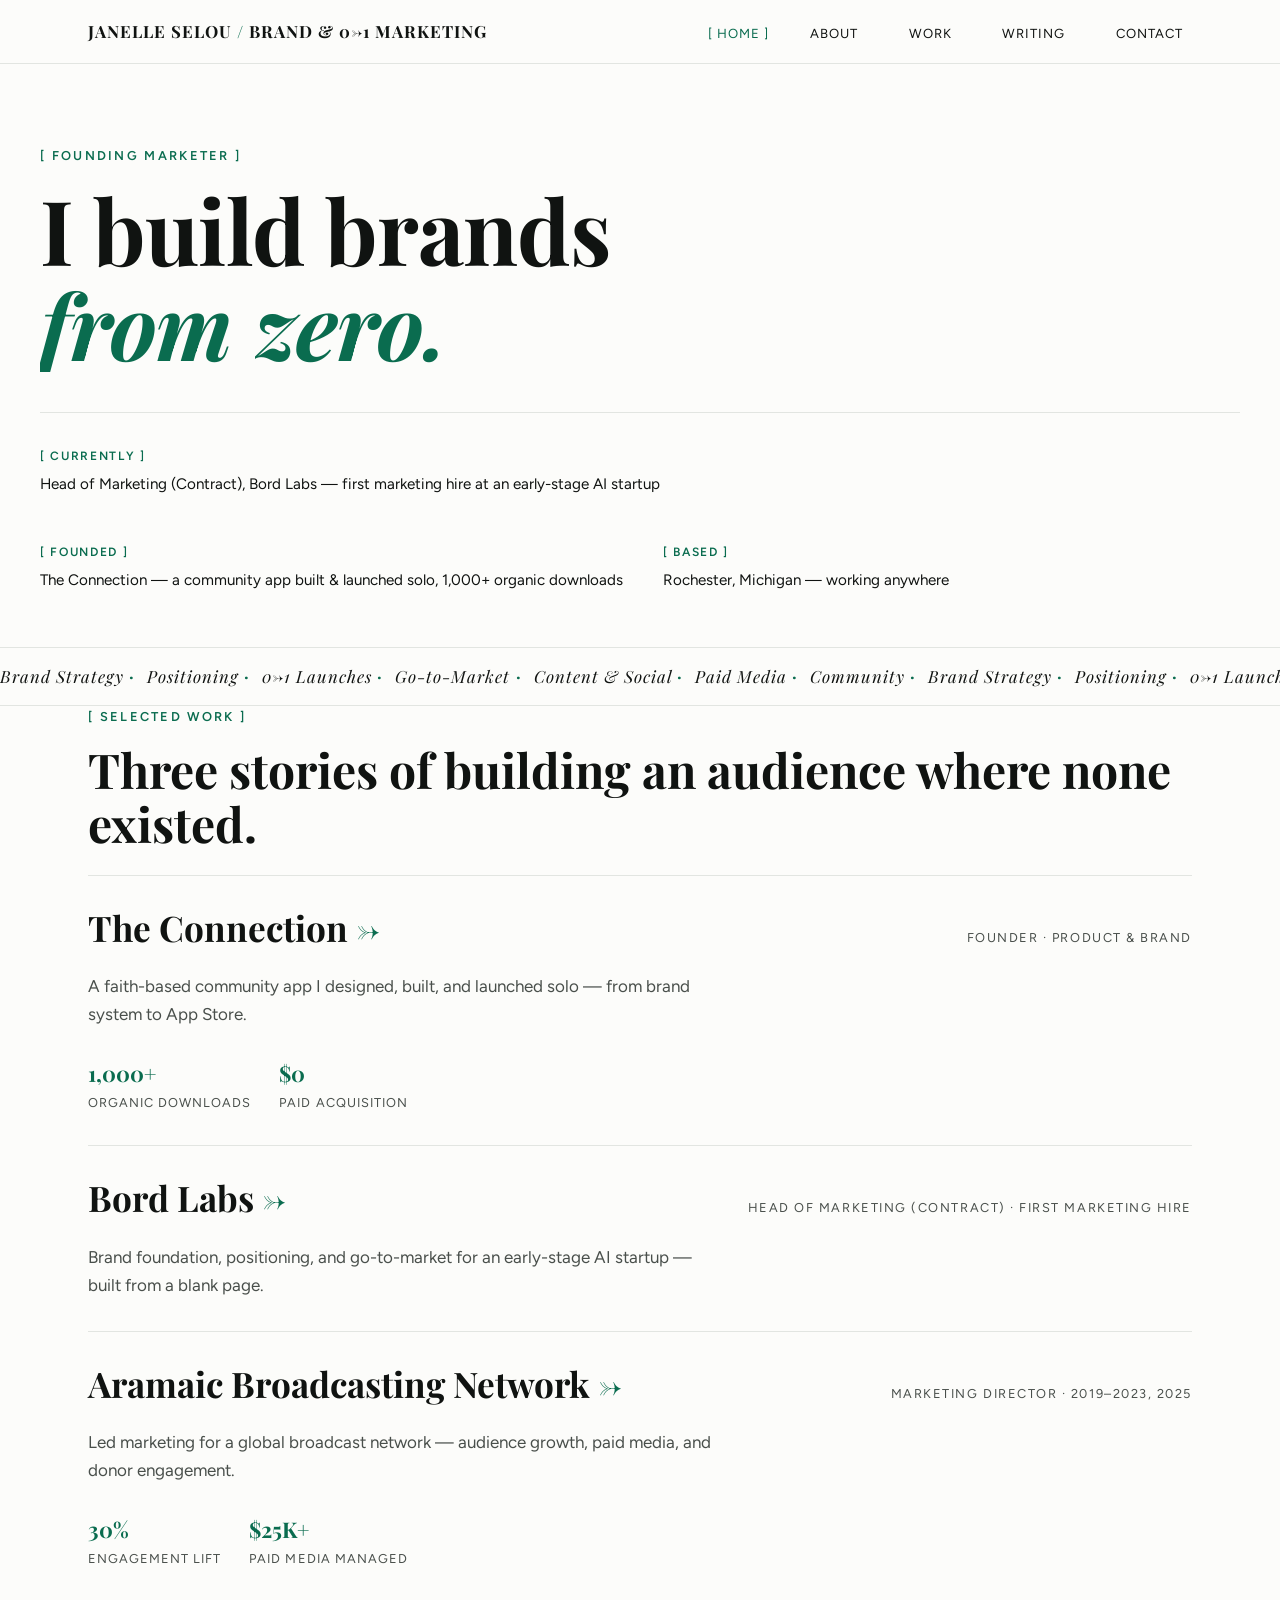
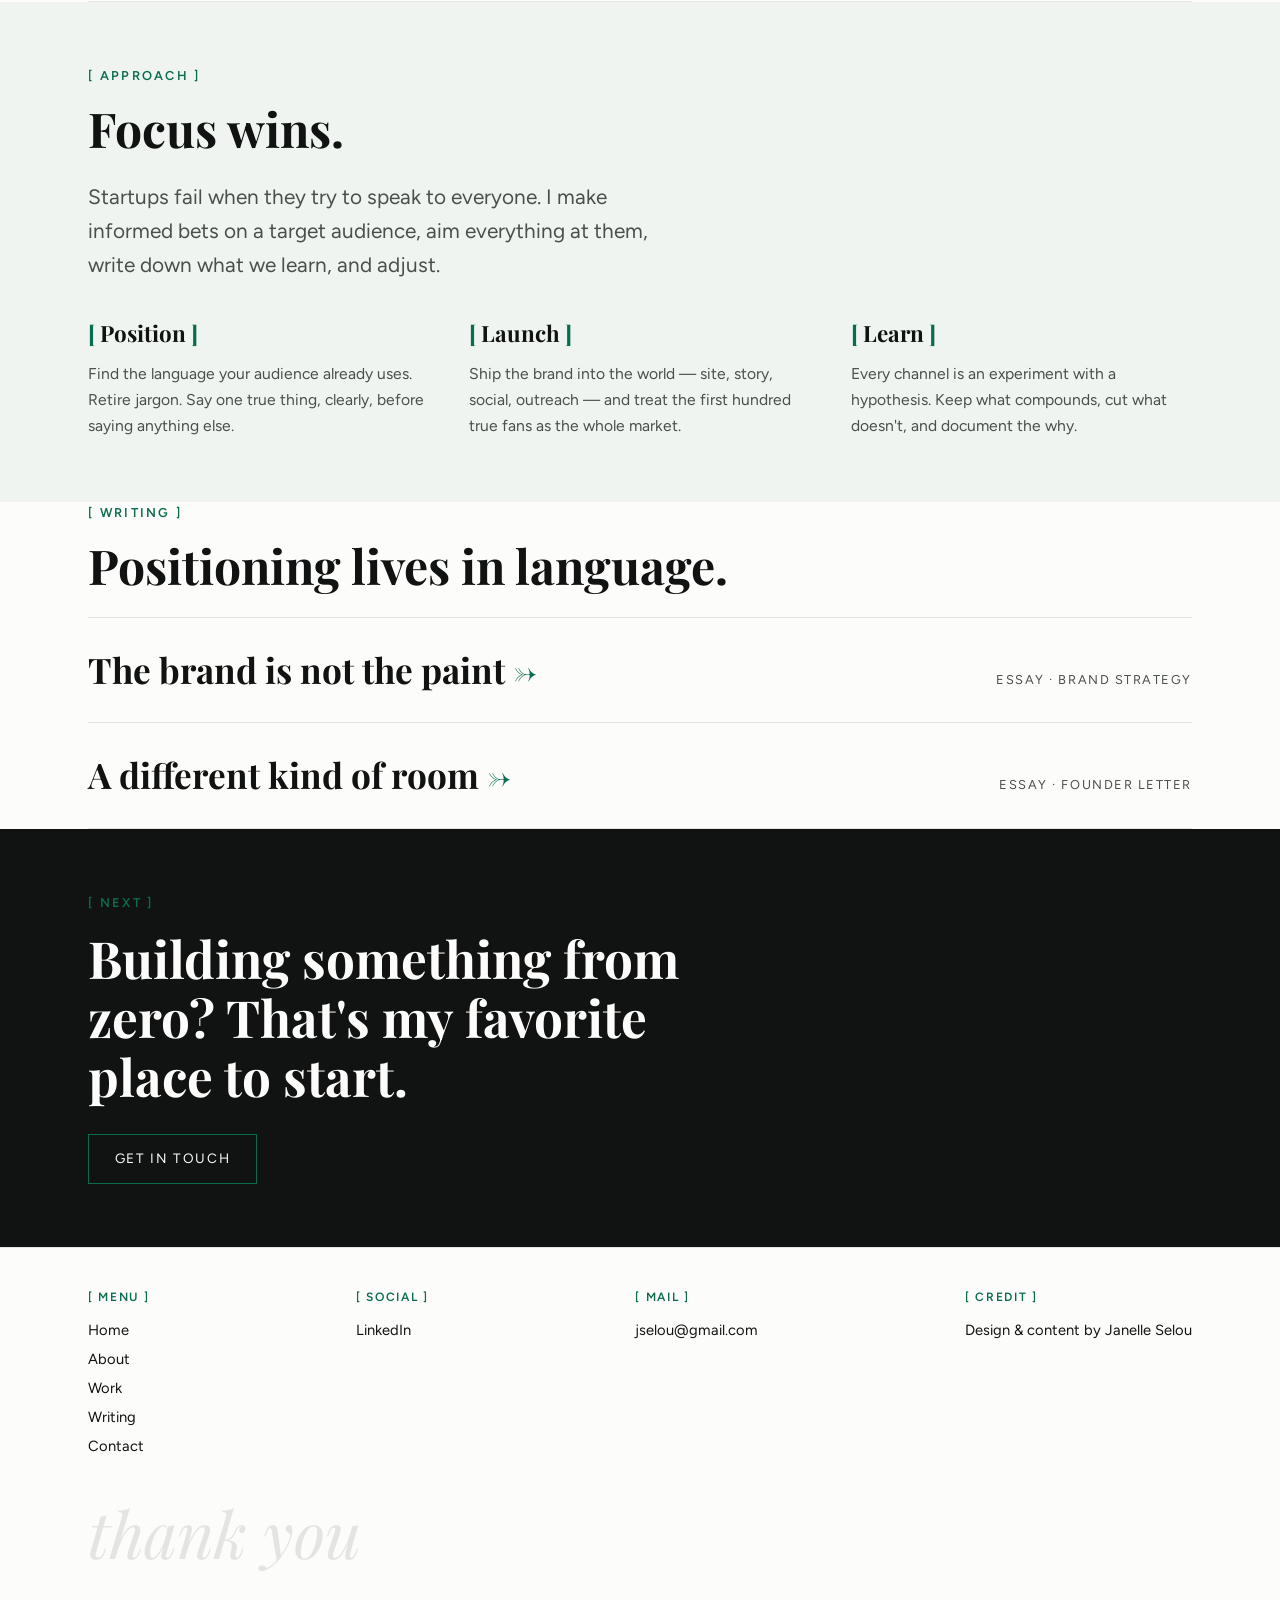
==== index.html @ 693521ef "Add files via upload" ====
<!DOCTYPE html>
<html lang="en">
<head>
  <meta charset="UTF-8" />
  <meta name="viewport" content="width=device-width, initial-scale=1.0" />
  <title>Janelle Selou — Brand Builder & Founding Marketer</title>
  <meta name="description" content="Janelle Selou is a marketer who builds brands from zero — positioning, launch, and audience growth for early-stage products." />
  <link rel="preconnect" href="https://fonts.googleapis.com" />
  <link rel="preconnect" href="https://fonts.gstatic.com" crossorigin />
  <link href="https://fonts.googleapis.com/css2?family=Figtree:wght@400;500;600&family=Playfair+Display:ital,wght@0,700;1,600;1,700&display=swap" rel="stylesheet" />
  <link rel="stylesheet" href="styles.css" />
</head>
<body>
  <header>
    <nav class="nav">
      <a href="index.html" class="nav-name">JANELLE SELOU <span>/</span> BRAND &amp; 0→1 MARKETING</a>
      <ul class="nav-links">
        <li><a href="index.html" class="active">Home</a></li>
        <li><a href="about.html">About</a></li>
        <li><a href="work.html">Work</a></li>
            <li><a href="writing.html">Writing</a></li>
        <li><a href="contact.html">Contact</a></li>
      </ul>
    </nav>
  </header>

  <main>
    <section class="hero wrap">
      <p class="eyebrow">Founding Marketer</p>
      <h1 class="display"><span data-split>I build brands</span><br /><em data-split>from zero.</em></h1>
      <div class="hero-meta">
        <div class="meta-item reveal">
          <p class="label">Currently</p>
          <p>Head of Marketing (Contract), Bord Labs — first marketing hire at an early-stage AI startup</p>
        </div>
        <div class="meta-item reveal">
          <p class="label">Founded</p>
          <p>The Connection — a community app built &amp; launched solo, 1,000+ organic downloads</p>
        </div>
        <div class="meta-item reveal">
          <p class="label">Based</p>
          <p>Rochester, Michigan — working anywhere</p>
        </div>
      </div>
    </section>

    <div class="marquee" aria-hidden="true">
      <div class="marquee-track">
        <span>Brand Strategy <b class="dot">·</b></span><span>Positioning <b class="dot">·</b></span><span>0→1 Launches <b class="dot">·</b></span><span>Go-to-Market <b class="dot">·</b></span><span>Content &amp; Social <b class="dot">·</b></span><span>Paid Media <b class="dot">·</b></span><span>Community <b class="dot">·</b></span><span>Brand Strategy <b class="dot">·</b></span><span>Positioning <b class="dot">·</b></span><span>0→1 Launches <b class="dot">·</b></span><span>Go-to-Market <b class="dot">·</b></span><span>Content &amp; Social <b class="dot">·</b></span><span>Paid Media <b class="dot">·</b></span><span>Community <b class="dot">·</b></span>
      </div>
    </div>

    <section class="wrap">
      <p class="eyebrow reveal">Selected Work</p>
      <h2 class="section-title reveal">Three stories of building an audience where none existed.</h2>
      <div class="work-list">
        <a class="work-card reveal" href="work.html">
          <h3>The Connection <span class="arrow">→</span></h3>
          <span class="tag">Founder · Product &amp; Brand</span>
          <p>A faith-based community app I designed, built, and launched solo — from brand system to App Store.</p>
          <div class="stats">
            <div class="stat"><b>1,000+</b><span>organic downloads</span></div>
            <div class="stat"><b>$0</b><span>paid acquisition</span></div>
          </div>
        </a>
        <a class="work-card reveal" href="work.html">
          <h3>Bord Labs <span class="arrow">→</span></h3>
          <span class="tag">Head of Marketing (Contract) · First Marketing Hire</span>
          <p>Brand foundation, positioning, and go-to-market for an early-stage AI startup — built from a blank page.</p>
        </a>
        <a class="work-card reveal" href="work.html">
          <h3>Aramaic Broadcasting Network <span class="arrow">→</span></h3>
          <span class="tag">Marketing Director · 2019–2023, 2025</span>
          <p>Led marketing for a global broadcast network — audience growth, paid media, and donor engagement.</p>
          <div class="stats">
            <div class="stat"><b>30%</b><span>engagement lift</span></div>
            <div class="stat"><b>$25K+</b><span>paid media managed</span></div>
          </div>
        </a>
      </div>
    </section>

    <section class="tint">
      <div class="wrap">
        <p class="eyebrow reveal">Approach</p>
        <h2 class="section-title reveal">Focus wins.</h2>
        <p class="lede reveal">Startups fail when they try to speak to everyone. I make informed bets on a target audience, aim everything at them, write down what we learn, and adjust.</p>
        <div class="grid-3">
          <div class="reveal">
            <h3>Position</h3>
            <p>Find the language your audience already uses. Retire jargon. Say one true thing, clearly, before saying anything else.</p>
          </div>
          <div class="reveal">
            <h3>Launch</h3>
            <p>Ship the brand into the world — site, story, social, outreach — and treat the first hundred true fans as the whole market.</p>
          </div>
          <div class="reveal">
            <h3>Learn</h3>
            <p>Every channel is an experiment with a hypothesis. Keep what compounds, cut what doesn't, and document the why.</p>
          </div>
        </div>
      </div>
    </section>

    <section class="wrap">
      <p class="eyebrow reveal">Writing</p>
      <h2 class="section-title reveal">Positioning lives in language.</h2>
      <div class="work-list">
        <a class="work-card reveal" href="writing-brand.html">
          <h3>The brand is not the paint <span class="arrow">→</span></h3>
          <span class="tag">Essay · Brand Strategy</span>
        </a>
        <a class="work-card reveal" href="writing-connection.html">
          <h3>A different kind of room <span class="arrow">→</span></h3>
          <span class="tag">Essay · Founder Letter</span>
        </a>
      </div>
    </section>

    <section class="cta-band">
      <div class="wrap">
        <p class="eyebrow reveal">Next</p>
        <h2 class="reveal">Building something from zero? That's my favorite place to start.</h2>
        <a class="btn reveal" href="contact.html">Get in touch</a>
      </div>
    </section>
  </main>

  <footer>
    <div class="wrap">
      <div class="footer-grid">
        <div>
          <p class="label">Menu</p>
          <ul>
            <li><a href="index.html">Home</a></li>
            <li><a href="about.html">About</a></li>
            <li><a href="work.html">Work</a></li>
            <li><a href="writing.html">Writing</a></li>
            <li><a href="contact.html">Contact</a></li>
          </ul>
        </div>
        <div>
          <p class="label">Social</p>
          <ul>
            <li><a href="https://www.linkedin.com/in/janelle-selou-9a8a5a1a1/" target="_blank" rel="noopener">LinkedIn</a></li>
          </ul>
        </div>
        <div>
          <p class="label">Mail</p>
          <ul><li><a href="mailto:jselou@gmail.com">jselou@gmail.com</a></li></ul>
        </div>
        <div>
          <p class="label">Credit</p>
          <ul><li>Design &amp; content by Janelle Selou</li></ul>
        </div>
      </div>
      <p class="footer-thanks">thank you</p>
    </div>
  </footer>

  <script src="script.js"></script>
</body>
</html>
---- styles.css ----
/* ============================================
   JANELLE SELOU — Portfolio
   Editorial light system · Playfair + Figtree
   ============================================ */

:root {
  --paper: #FCFCFA;
  --ink: #101311;
  --ink-soft: #494F4B;
  --gold: #0A6C4F;
  --sage: #EFF4F0;
  --line: #E2E5E1;
  --font-display: "Playfair Display", Georgia, serif;
  --font-body: "Figtree", -apple-system, sans-serif;
}

* { margin: 0; padding: 0; box-sizing: border-box; }

html { scroll-behavior: smooth; }

body {
  background: var(--paper);
  color: var(--ink);
  font-family: var(--font-body);
  font-size: 1.0625rem;
  line-height: 1.65;
  -webkit-font-smoothing: antialiased;
}

::selection { background: var(--gold); color: var(--paper); }

img { max-width: 100%; display: block; }
a { color: inherit; text-decoration: none; }

.wrap { max-width: 1200px; margin: 0 auto; padding: 0 clamp(1.25rem, 4vw, 3rem); }

/* ---------- Nav ---------- */
header {
  position: sticky; top: 0; z-index: 50;
  background: rgba(252, 252, 250, 0.92);
  backdrop-filter: blur(8px);
  border-bottom: 1px solid var(--line);
}
.nav {
  display: flex; align-items: baseline; justify-content: space-between;
  padding: 1.1rem clamp(1.25rem, 4vw, 3rem);
  max-width: 1200px; margin: 0 auto;
}
.nav-name {
  font-family: var(--font-display);
  font-weight: 700; font-size: 1.05rem; letter-spacing: 0.06em;
}
.nav-name span { color: var(--gold); }
.nav-links { display: flex; gap: clamp(0.75rem, 2.5vw, 2rem); list-style: none; }
.nav-links a {
  font-size: 0.82rem; letter-spacing: 0.08em; text-transform: uppercase;
  position: relative; transition: color 0.25s ease;
}
.nav-links a::before { content: "[ "; color: var(--gold); opacity: 0; transition: opacity 0.25s ease; }
.nav-links a::after  { content: " ]"; color: var(--gold); opacity: 0; transition: opacity 0.25s ease; }
.nav-links a:hover::before, .nav-links a:hover::after,
.nav-links a.active::before, .nav-links a.active::after { opacity: 1; }
.nav-links a.active { color: var(--gold); }

/* ---------- Type ---------- */
.eyebrow {
  font-size: 0.8rem; letter-spacing: 0.18em; text-transform: uppercase;
  color: var(--gold); font-weight: 600; margin-bottom: 1rem;
}
.eyebrow::before { content: "[ "; }
.eyebrow::after { content: " ]"; }

h1.display {
  font-family: var(--font-display);
  font-size: clamp(2.6rem, 7.5vw, 5.6rem);
  line-height: 1.06; font-weight: 700; letter-spacing: -0.01em;
}
h1.display em { font-style: italic; color: var(--gold); }

h2.section-title {
  font-family: var(--font-display);
  font-size: clamp(1.9rem, 4vw, 3rem);
  line-height: 1.12; font-weight: 700; margin-bottom: 1.5rem;
}

.lede { font-size: clamp(1.1rem, 1.8vw, 1.3rem); color: var(--ink-soft); max-width: 44ch; }

/* word-reveal masks */
.mask { display: inline-block; overflow: hidden; vertical-align: bottom; }
.mask > span { display: inline-block; transform: translateY(110%); }
.loaded .mask > span { transition: transform 0.7s cubic-bezier(0.22, 1, 0.36, 1); transform: translateY(0); }

/* scroll reveal */
.reveal { opacity: 0; transform: translateY(28px); transition: opacity 0.7s ease, transform 0.7s cubic-bezier(0.22, 1, 0.36, 1); }
.reveal.in { opacity: 1; transform: translateY(0); }

/* ---------- Hero ---------- */
.hero { padding: clamp(3.5rem, 9vh, 6.5rem) 0 clamp(2.5rem, 6vh, 4rem); }
.hero-meta {
  display: flex; flex-wrap: wrap; gap: 2.5rem;
  margin-top: 2.5rem; padding-top: 1.75rem; border-top: 1px solid var(--line);
}
.meta-item .label { font-size: 0.75rem; letter-spacing: 0.14em; text-transform: uppercase; color: var(--gold); font-weight: 600; }
.meta-item .label::before { content: "[ "; }
.meta-item .label::after { content: " ]"; }
.meta-item p { font-size: 0.95rem; margin-top: 0.35rem; }

/* ---------- Marquee ---------- */
.marquee {
  border-top: 1px solid var(--line); border-bottom: 1px solid var(--line);
  overflow: hidden; padding: 0.9rem 0; white-space: nowrap;
}
.marquee-track { display: inline-block; animation: marquee 28s linear infinite; }
.marquee-track span {
  font-family: var(--font-display); font-style: italic;
  font-size: 1.05rem; letter-spacing: 0.06em; margin-right: 0.75rem;
}
.marquee-track .dot { color: var(--gold); font-style: normal; }
@keyframes marquee { from { transform: translateX(0); } to { transform: translateX(-50%); } }

/* ---------- Sections ---------- */
section { padding: clamp(3rem, 7vh, 5rem) 0; }
.tint { background: var(--sage); }

/* labeled info rows (Kaisei-style) */
.info-row {
  display: grid; grid-template-columns: 180px 1fr; gap: 1.5rem;
  padding: 1.4rem 0; border-top: 1px solid var(--line); align-items: start;
}
.info-row:last-child { border-bottom: 1px solid var(--line); }
.info-row .label { font-size: 0.8rem; letter-spacing: 0.14em; text-transform: uppercase; color: var(--gold); font-weight: 600; padding-top: 0.2rem; }
.info-row .label::before { content: "[ "; }
.info-row .label::after { content: " ]"; }

/* ---------- Work cards ---------- */
.work-list { display: grid; gap: 0; }
.work-card {
  display: grid; grid-template-columns: 1fr auto; gap: 1rem;
  padding: 2rem 0; border-top: 1px solid var(--line);
  align-items: baseline; transition: padding-left 0.3s ease;
}
.work-card:hover { padding-left: 0.75rem; }
.work-card:last-child { border-bottom: 1px solid var(--line); }
.work-card h3 {
  font-family: var(--font-display); font-size: clamp(1.5rem, 3vw, 2.2rem);
  font-weight: 700; line-height: 1.15;
}
.work-card h3 .arrow { color: var(--gold); display: inline-block; transition: transform 0.3s ease; }
.work-card:hover h3 .arrow { transform: translateX(6px); }
.work-card .tag { font-size: 0.8rem; letter-spacing: 0.12em; text-transform: uppercase; color: var(--ink-soft); }
.work-card p { color: var(--ink-soft); max-width: 58ch; margin-top: 0.5rem; grid-column: 1 / -1; }
.work-card .stats { grid-column: 1 / -1; display: flex; flex-wrap: wrap; gap: 1.75rem; margin-top: 0.75rem; }
.stat b { font-family: var(--font-display); font-size: 1.35rem; color: var(--gold); }
.stat span { display: block; font-size: 0.8rem; letter-spacing: 0.08em; text-transform: uppercase; color: var(--ink-soft); }

/* ---------- Approach grid ---------- */
.grid-3 { display: grid; grid-template-columns: repeat(3, 1fr); gap: 2.5rem; margin-top: 2rem; }
.grid-3 h3 { font-family: var(--font-display); font-size: 1.4rem; margin-bottom: 0.6rem; }
.grid-3 h3::before { content: "[ "; color: var(--gold); }
.grid-3 h3::after { content: " ]"; color: var(--gold); }
.grid-3 p { color: var(--ink-soft); font-size: 0.98rem; }

/* ---------- Skills columns (about) ---------- */
.skills-grid { display: grid; grid-template-columns: repeat(auto-fit, minmax(200px, 1fr)); gap: 2rem; margin-top: 1.5rem; }
.skill-col h4 { font-size: 0.82rem; letter-spacing: 0.14em; text-transform: uppercase; color: var(--gold); margin-bottom: 0.75rem; }
.skill-col h4::before { content: "[ "; }
.skill-col h4::after { content: " ]"; }
.skill-col ul { list-style: none; }
.skill-col li { padding: 0.3rem 0; font-size: 0.95rem; border-bottom: 1px dotted var(--line); }

/* ---------- Contact ---------- */
.contact-big {
  font-family: var(--font-display); font-weight: 700;
  font-size: clamp(1.8rem, 5vw, 3.6rem); line-height: 1.15;
  display: inline-block; position: relative;
}
.contact-big::after {
  content: ""; position: absolute; left: 0; bottom: -6px;
  width: 100%; height: 3px; background: var(--gold);
  transform: scaleX(0); transform-origin: left; transition: transform 0.4s cubic-bezier(0.22, 1, 0.36, 1);
}
.contact-big:hover::after { transform: scaleX(1); }

/* ---------- CTA band ---------- */
.cta-band { background: var(--ink); color: var(--paper); }
.cta-band .eyebrow { color: var(--gold); }
.cta-band h2 { font-family: var(--font-display); font-size: clamp(1.9rem, 4.5vw, 3.2rem); line-height: 1.15; max-width: 20ch; }
.cta-band a.btn {
  display: inline-block; margin-top: 1.75rem;
  border: 1px solid var(--gold); color: var(--paper);
  padding: 0.8rem 1.6rem; font-size: 0.85rem; letter-spacing: 0.12em; text-transform: uppercase;
  transition: background 0.3s ease, color 0.3s ease;
}
.cta-band a.btn:hover { background: var(--gold); color: var(--ink); }

/* ---------- Footer ---------- */
footer { border-top: 1px solid var(--line); padding: 2.5rem 0 3rem; }
.footer-grid { display: flex; flex-wrap: wrap; justify-content: space-between; gap: 2rem; }
.footer-grid .label { font-size: 0.75rem; letter-spacing: 0.14em; text-transform: uppercase; color: var(--gold); font-weight: 600; margin-bottom: 0.5rem; }
.footer-grid .label::before { content: "[ "; }
.footer-grid .label::after { content: " ]"; }
.footer-grid ul { list-style: none; }
.footer-grid li { padding: 0.15rem 0; font-size: 0.92rem; }
.footer-grid a:hover { color: var(--gold); }
.footer-thanks {
  font-family: var(--font-display); font-style: italic;
  font-size: clamp(2rem, 6vw, 4rem); color: var(--line);
  margin-top: 2.5rem; line-height: 1;
}

/* ---------- Responsive ---------- */
@media (max-width: 720px) {
  .nav { flex-direction: column; gap: 0.5rem; align-items: flex-start; }
  .info-row { grid-template-columns: 1fr; gap: 0.4rem; padding: 1.1rem 0; }
  .grid-3 { grid-template-columns: 1fr; gap: 1.75rem; }
  .work-card { grid-template-columns: 1fr; }
}

@media (prefers-reduced-motion: reduce) {
  html { scroll-behavior: auto; }
  .mask > span { transform: none !important; transition: none !important; }
  .reveal { opacity: 1; transform: none; transition: none; }
  .marquee-track { animation: none; }
  * { transition-duration: 0.01ms !important; }
}

/* ---------- About portrait ---------- */
.about-hero-grid { display: grid; grid-template-columns: 1fr auto; gap: 3rem; align-items: end; margin-top: 1.75rem; }
.portrait { max-width: 260px; }
.portrait img { border-radius: 2px; box-shadow: 0 12px 32px rgba(19,26,44,0.14); height: auto; }
.portrait figcaption { font-size: 0.75rem; letter-spacing: 0.14em; text-transform: uppercase; color: var(--gold); font-weight: 600; margin-top: 0.6rem; font-family: var(--font-body); }
@media (max-width: 720px) { .about-hero-grid { grid-template-columns: 1fr; } .portrait { max-width: 200px; } }

/* ---------- Article ---------- */
.article-title { font-size: clamp(2.2rem, 5.5vw, 4.2rem); }
.article-body { max-width: 68ch; }
.article-body p { margin-bottom: 1.4rem; font-size: 1.08rem; line-height: 1.78; color: var(--ink); }
.article-body p:first-of-type::first-letter {
  font-family: var(--font-display); float: left; font-size: 3.6em; line-height: 0.85;
  padding-right: 0.12em; color: var(--gold); font-weight: 700;
}
.article-body h3 {
  font-family: var(--font-display); font-size: clamp(1.4rem, 2.6vw, 1.9rem);
  margin: 2.5rem 0 1.1rem; line-height: 1.2;
}
.article-body h3::before { content: "[ "; color: var(--gold); }
.article-body h3::after { content: " ]"; color: var(--gold); }
.article-back { margin-top: 3rem; }
.article-back a { font-size: 0.85rem; letter-spacing: 0.12em; text-transform: uppercase; color: var(--gold); font-weight: 600; }

/* ---------- Writing / Essays ---------- */
.essay { max-width: 720px; margin: 0 auto; }
.essay-title { font-family: var(--font-display); font-size: clamp(2.2rem, 5.5vw, 4rem); line-height: 1.1; font-weight: 700; margin-bottom: 1rem; }
.essay-deck { font-size: 1.15rem; color: var(--ink-soft); margin-bottom: 0.75rem; }
.essay-meta { font-size: 0.82rem; letter-spacing: 0.12em; text-transform: uppercase; color: var(--gold); font-weight: 600; margin-bottom: 2.5rem; }
.essay-body p { margin-bottom: 1.4rem; }
.essay-body > p:first-of-type::first-letter { font-family: var(--font-display); font-size: 3.4em; float: left; line-height: 0.85; padding-right: 0.12em; color: var(--gold); }
.essay-body h3 { font-family: var(--font-display); font-size: 1.6rem; margin: 2.5rem 0 1rem; }
.essay-sign { font-family: var(--font-display); font-style: italic; font-size: 1.3rem; }
.pullquote { font-family: var(--font-display); font-style: italic; font-size: clamp(1.4rem, 3vw, 2rem); line-height: 1.3; border-left: 3px solid var(--gold); padding: 0.5rem 0 0.5rem 1.5rem; margin: 2rem 0 0.5rem; }
.pullquote cite { display: block; font-family: var(--font-body); font-style: normal; font-size: 0.85rem; color: var(--ink-soft); margin-top: 0.75rem; }
.pullquote cite a { color: var(--gold); border-bottom: 1px solid var(--gold); }
.essay-nav { margin-top: 3rem; padding-top: 1.5rem; border-top: 1px solid var(--line); display: flex; justify-content: space-between; gap: 1rem; flex-wrap: wrap; }
.essay-nav a { color: var(--gold); font-size: 0.85rem; letter-spacing: 0.1em; text-transform: uppercase; font-weight: 600; }

/* ---------- Articles ---------- */
.article-title { font-size: clamp(2.2rem, 5.5vw, 4.2rem); }
.article-body { max-width: 68ch; }
.article-body p { margin-bottom: 1.4rem; }
.article-body > p:first-of-type::first-letter { font-family: var(--font-display); font-size: 3.3em; float: left; line-height: 0.85; padding-right: 0.12em; color: var(--gold); }
.article-body h3 { font-family: var(--font-display); font-size: 1.6rem; margin: 2.5rem 0 1rem; }
.article-back { margin-top: 3rem; padding-top: 1.5rem; border-top: 1px solid var(--line); max-width: 68ch; }
.article-back a { color: var(--gold); font-size: 0.85rem; letter-spacing: 0.1em; text-transform: uppercase; font-weight: 600; }

/* ---------- Case gallery ---------- */
.case-gallery { display: grid; grid-template-columns: repeat(3, 1fr); gap: 1.25rem; margin-top: 2rem; align-items: start; }
.case-gallery figure img { width: 100%; border: 1px solid var(--line); border-radius: 6px; }
.case-gallery figcaption { font-size: 0.8rem; color: var(--ink-soft); margin-top: 0.5rem; letter-spacing: 0.04em; }
@media (max-width: 720px) { .case-gallery { grid-template-columns: 1fr; } }
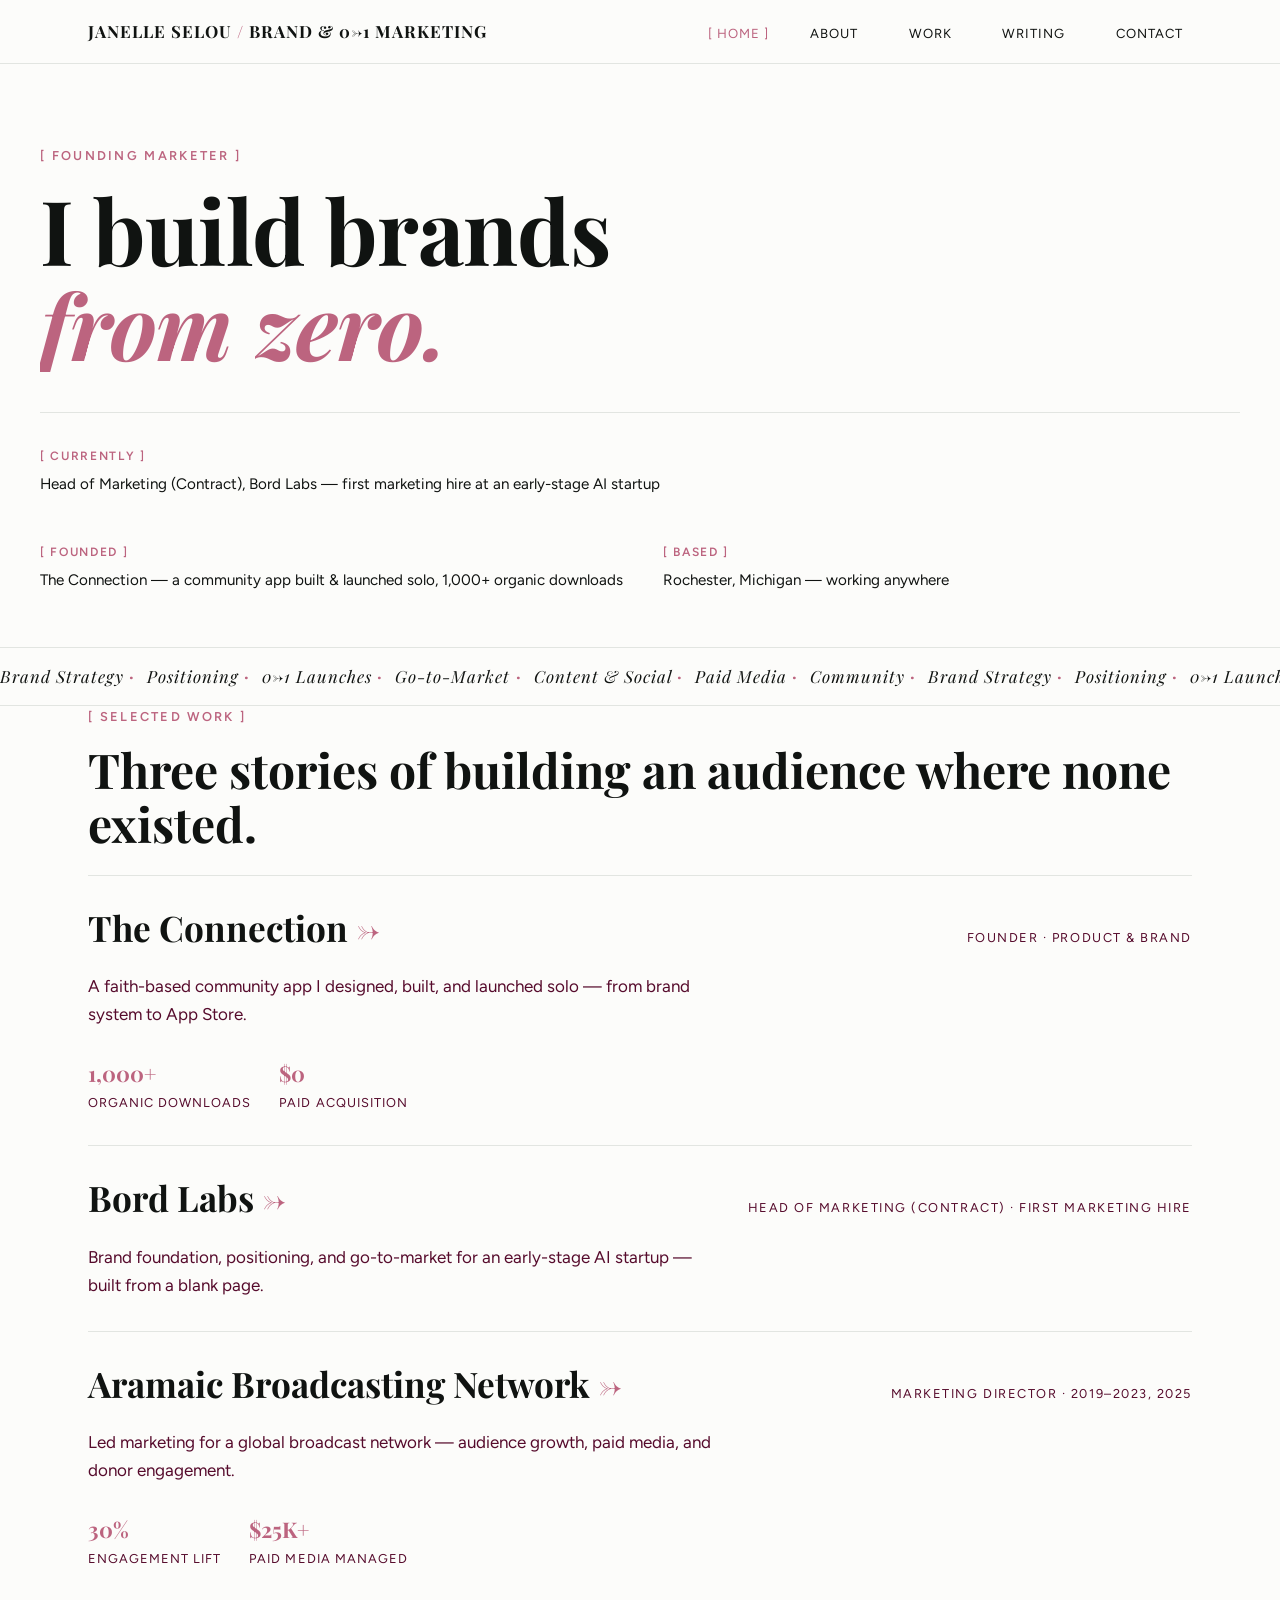
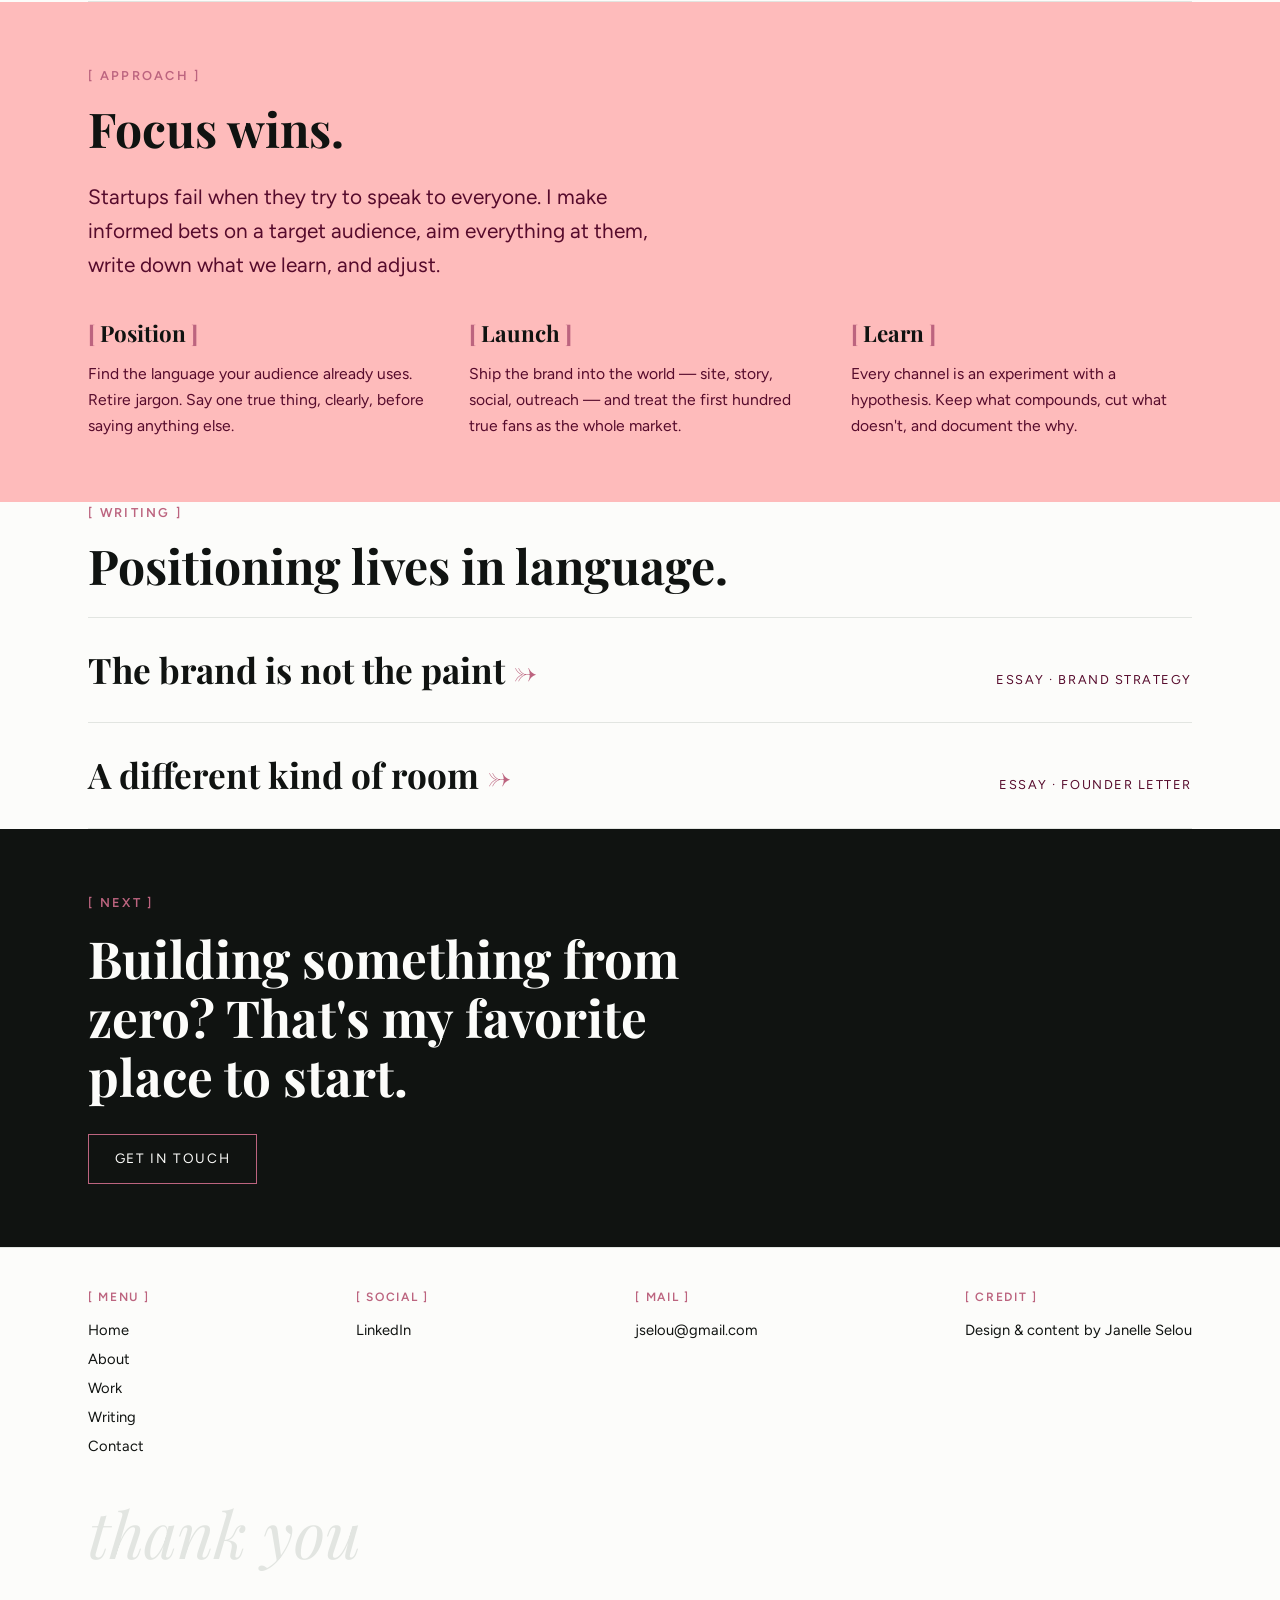
==== commit d6d4104b: "Install Vercel Web Analytics # Vercel Web Analytics Implementation  Successfully installed and confi" ====
--- a/index.html
+++ b/index.html
@@ -9,6 +9,7 @@
   <link rel="preconnect" href="https://fonts.gstatic.com" crossorigin />
   <link href="https://fonts.googleapis.com/css2?family=Figtree:wght@400;500;600&family=Playfair+Display:ital,wght@0,700;1,600;1,700&display=swap" rel="stylesheet" />
   <link rel="stylesheet" href="styles.css" />
+  <script src="theme-loader.js"></script>
 </head>
 <body>
   <header>
@@ -159,5 +160,6 @@
   </footer>
 
   <script src="script.js"></script>
+  <script defer src="https://cdn.vercel-insights.com/v1/script.js"></script>
 </body>
 </html>
--- a/styles.css
+++ b/styles.css
@@ -277,3 +277,34 @@
 .case-gallery figure img { width: 100%; border: 1px solid var(--line); border-radius: 6px; }
 .case-gallery figcaption { font-size: 0.8rem; color: var(--ink-soft); margin-top: 0.5rem; letter-spacing: 0.04em; }
 @media (max-width: 720px) { .case-gallery { grid-template-columns: 1fr; } }
+
+/* ---------- Carousel (Instagram-style posts, presentation decks) ---------- */
+.carousel { position: relative; overflow: hidden; border-radius: 8px; border: 1px solid var(--line); margin-top: 2rem; background: var(--paper); }
+.carousel-track { display: flex; transition: transform 0.4s cubic-bezier(0.22, 1, 0.36, 1); touch-action: pan-y; }
+.carousel-slide { flex: 0 0 100%; display: flex; flex-direction: column; }
+.carousel-slide-media {
+  height: min(62vh, 560px); background: var(--sage);
+  display: flex; align-items: center; justify-content: center; overflow: hidden;
+}
+.carousel-slide-media img { max-width: 100%; max-height: 100%; width: auto; height: auto; display: block; }
+.carousel-caption { padding: 0.7rem 1rem 0.85rem; font-size: 0.85rem; color: var(--ink-soft); }
+.carousel-btn {
+  position: absolute; top: calc(min(62vh, 560px) / 2); transform: translateY(-50%);
+  width: 36px; height: 36px; border-radius: 50%; border: none; cursor: pointer;
+  background: rgba(16, 19, 17, 0.55); color: #fff; font-size: 1.1rem; line-height: 1;
+  display: flex; align-items: center; justify-content: center; transition: background 0.2s ease;
+}
+.carousel-btn:hover { background: var(--gold); }
+.carousel-btn.prev { left: 10px; }
+.carousel-btn.next { right: 10px; }
+.carousel-dots { display: flex; justify-content: center; gap: 6px; padding: 0.85rem 0; }
+.carousel-dots .dot { width: 7px; height: 7px; border-radius: 50%; background: var(--line); border: none; cursor: pointer; padding: 0; }
+.carousel-dots .dot.active { background: var(--gold); }
+.carousel-counter {
+  position: absolute; top: 10px; right: 10px; background: rgba(16, 19, 17, 0.55); color: #fff;
+  font-size: 0.72rem; letter-spacing: 0.04em; padding: 0.2rem 0.55rem; border-radius: 999px;
+}
+@media (max-width: 720px) {
+  .carousel-slide-media { height: min(52vh, 420px); }
+  .carousel-btn { top: calc(min(52vh, 420px) / 2); }
+}
